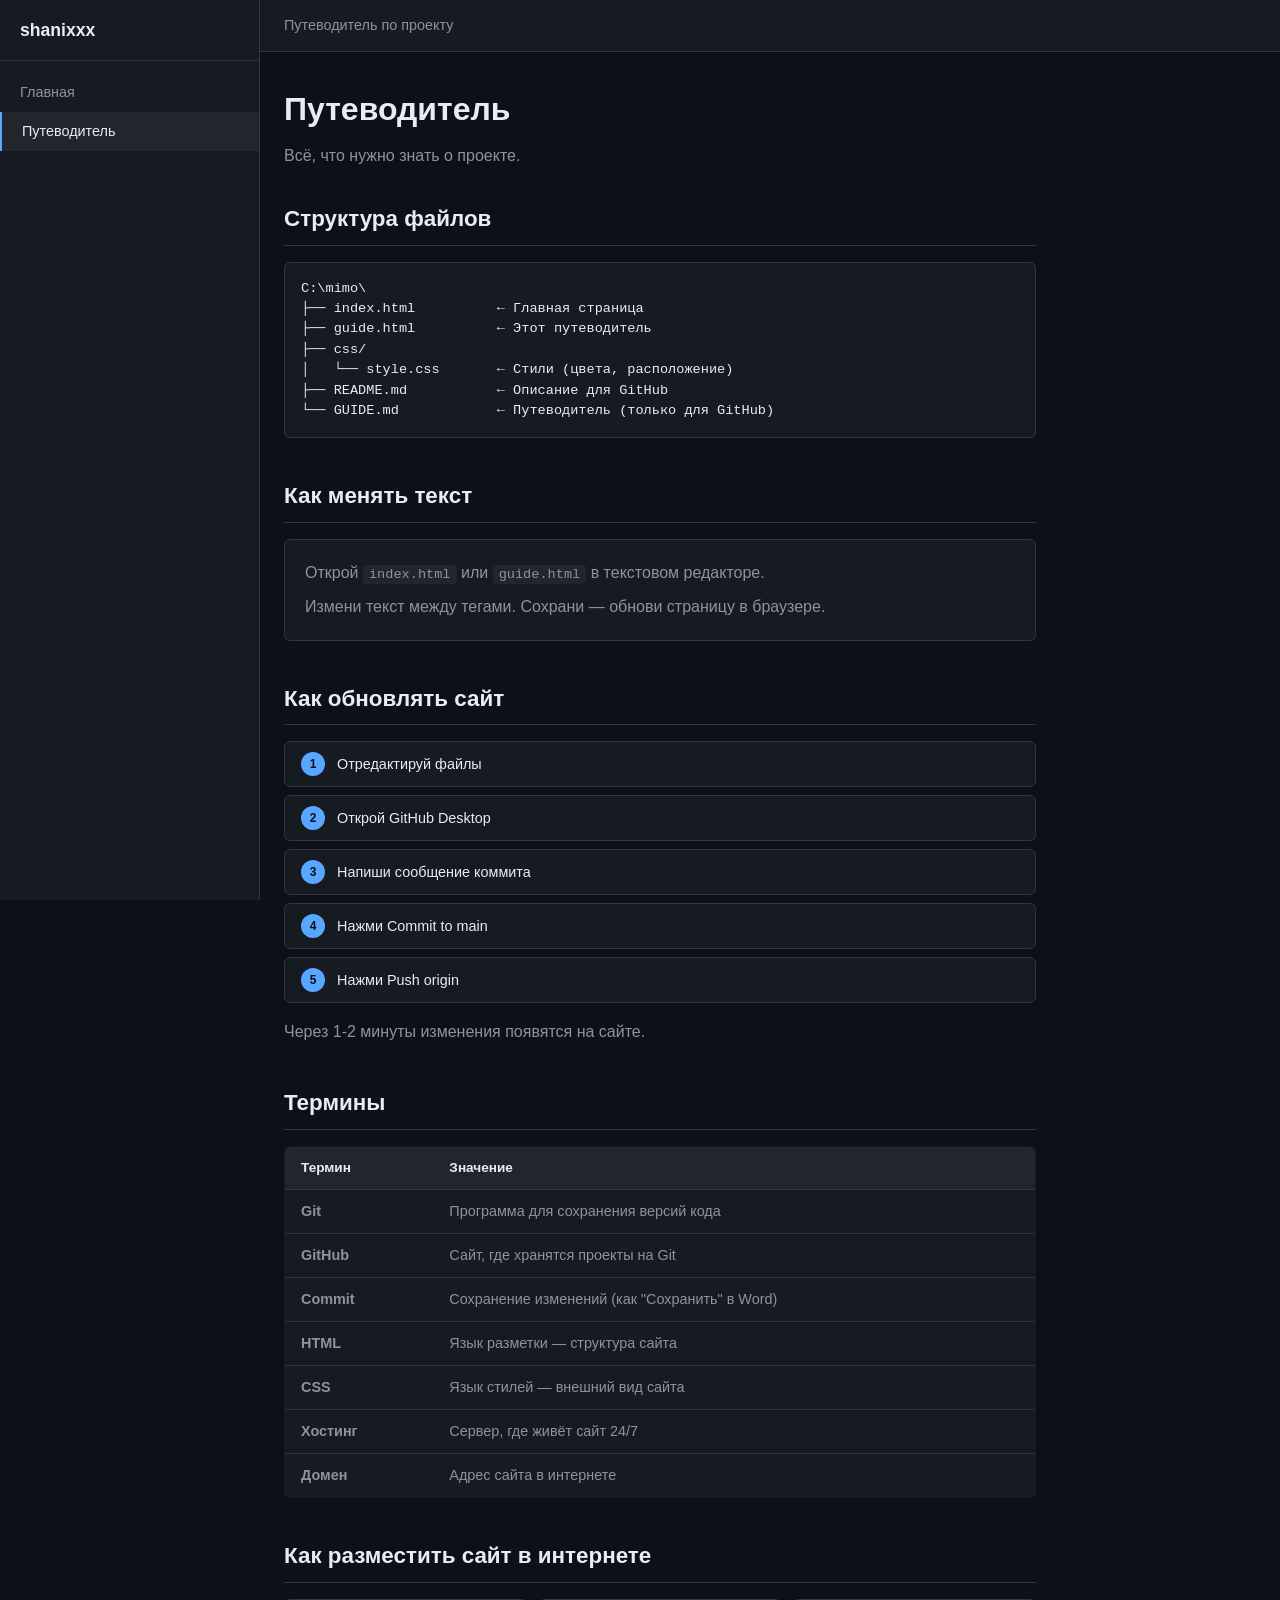
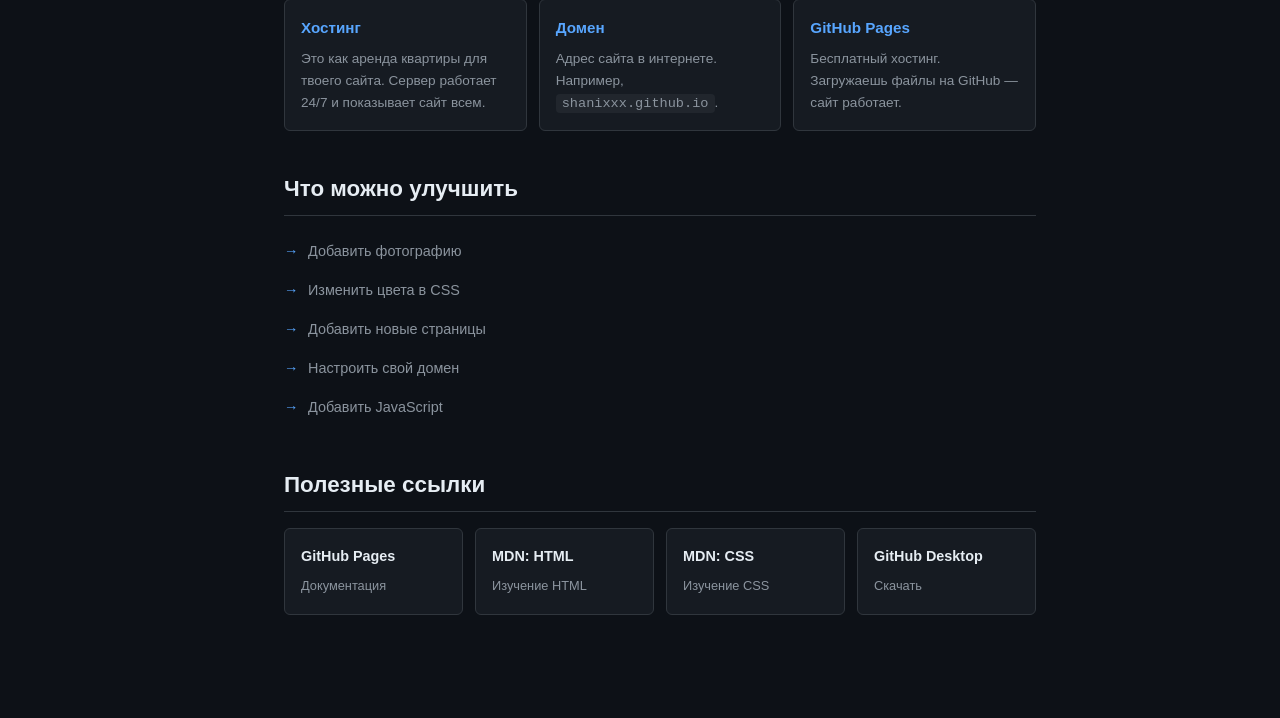
==== guide.html @ 615b1f5d "Redesign: sidebar layout, multi-page" ====
<!DOCTYPE html>
<html lang="ru">
<head>
    <meta charset="UTF-8">
    <meta name="viewport" content="width=device-width, initial-scale=1.0">
    <title>Путеводитель | shanixxx</title>
    <link rel="stylesheet" href="css/style.css">
</head>
<body>

    <div class="layout">
        <nav class="sidebar">
            <div class="sidebar__header">
                <span class="sidebar__logo">shanixxx</span>
            </div>
            <ul class="sidebar__nav">
                <li><a href="index.html">Главная</a></li>
                <li><a href="guide.html" class="active">Путеводитель</a></li>
            </ul>
        </nav>

        <main class="main">
            <header class="topbar">
                <span class="topbar__title">Путеводитель по проекту</span>
            </header>

            <div class="content">
                <h1>Путеводитель</h1>
                <p class="subtitle">Всё, что нужно знать о проекте.</p>

                <section id="structure" class="section-block">
                    <h2>Структура файлов</h2>
                    <pre><code>C:\mimo\
├── index.html          ← Главная страница
├── guide.html          ← Этот путеводитель
├── css/
│   └── style.css       ← Стили (цвета, расположение)
├── README.md           ← Описание для GitHub
└── GUIDE.md            ← Путеводитель (только для GitHub)</code></pre>
                </section>

                <section id="edit" class="section-block">
                    <h2>Как менять текст</h2>
                    <div class="info-card">
                        <p>Открой <code>index.html</code> или <code>guide.html</code> в текстовом редакторе.</p>
                        <p>Измени текст между тегами. Сохрани — обнови страницу в браузере.</p>
                    </div>
                </section>

                <section id="update" class="section-block">
                    <h2>Как обновлять сайт</h2>
                    <div class="steps">
                        <div class="step"><span class="step-num">1</span> Отредактируй файлы</div>
                        <div class="step"><span class="step-num">2</span> Открой GitHub Desktop</div>
                        <div class="step"><span class="step-num">3</span> Напиши сообщение коммита</div>
                        <div class="step"><span class="step-num">4</span> Нажми Commit to main</div>
                        <div class="step"><span class="step-num">5</span> Нажми Push origin</div>
                    </div>
                    <p>Через 1-2 минуты изменения появятся на сайте.</p>
                </section>

                <section id="terms" class="section-block">
                    <h2>Термины</h2>
                    <table class="terms-table">
                        <tr>
                            <th>Термин</th>
                            <th>Значение</th>
                        </tr>
                        <tr>
                            <td><strong>Git</strong></td>
                            <td>Программа для сохранения версий кода</td>
                        </tr>
                        <tr>
                            <td><strong>GitHub</strong></td>
                            <td>Сайт, где хранятся проекты на Git</td>
                        </tr>
                        <tr>
                            <td><strong>Commit</strong></td>
                            <td>Сохранение изменений (как "Сохранить" в Word)</td>
                        </tr>
                        <tr>
                            <td><strong>HTML</strong></td>
                            <td>Язык разметки — структура сайта</td>
                        </tr>
                        <tr>
                            <td><strong>CSS</strong></td>
                            <td>Язык стилей — внешний вид сайта</td>
                        </tr>
                        <tr>
                            <td><strong>Хостинг</strong></td>
                            <td>Сервер, где живёт сайт 24/7</td>
                        </tr>
                        <tr>
                            <td><strong>Домен</strong></td>
                            <td>Адрес сайта в интернете</td>
                        </tr>
                    </table>
                </section>

                <section id="deploy" class="section-block">
                    <h2>Как разместить сайт в интернете</h2>
                    <div class="concepts-grid">
                        <div class="concept-card">
                            <h3>Хостинг</h3>
                            <p>Это как аренда квартиры для твоего сайта. Сервер работает 24/7 и показывает сайт всем.</p>
                        </div>
                        <div class="concept-card">
                            <h3>Домен</h3>
                            <p>Адрес сайта в интернете. Например, <code>shanixxx.github.io</code>.</p>
                        </div>
                        <div class="concept-card">
                            <h3>GitHub Pages</h3>
                            <p>Бесплатный хостинг. Загружаешь файлы на GitHub — сайт работает.</p>
                        </div>
                    </div>
                </section>

                <section id="improve" class="section-block">
                    <h2>Что можно улучшить</h2>
                    <ul class="todo-list">
                        <li>Добавить фотографию</li>
                        <li>Изменить цвета в CSS</li>
                        <li>Добавить новые страницы</li>
                        <li>Настроить свой домен</li>
                        <li>Добавить JavaScript</li>
                    </ul>
                </section>

                <section class="section-block">
                    <h2>Полезные ссылки</h2>
                    <div class="links-grid">
                        <a href="https://docs.github.com/en/pages" target="_blank" class="link-card">
                            <strong>GitHub Pages</strong>
                            <span>Документация</span>
                        </a>
                        <a href="https://developer.mozilla.org/ru/docs/Learn/HTML" target="_blank" class="link-card">
                            <strong>MDN: HTML</strong>
                            <span>Изучение HTML</span>
                        </a>
                        <a href="https://developer.mozilla.org/ru/docs/Learn/CSS" target="_blank" class="link-card">
                            <strong>MDN: CSS</strong>
                            <span>Изучение CSS</span>
                        </a>
                        <a href="https://desktop.github.com" target="_blank" class="link-card">
                            <strong>GitHub Desktop</strong>
                            <span>Скачать</span>
                        </a>
                    </div>
                </section>
            </div>
        </main>
    </div>

</body>
</html>
---- css/style.css ----
* {
    margin: 0;
    padding: 0;
    box-sizing: border-box;
}

:root {
    --bg: #0d1117;
    --bg-secondary: #161b22;
    --bg-tertiary: #21262d;
    --border: #30363d;
    --text: #e6edf3;
    --text-muted: #8b949e;
    --accent: #58a6ff;
    --accent-hover: #79c0ff;
    --green: #3fb950;
    --sidebar-width: 260px;
    --topbar-height: 52px;
}

body {
    font-family: -apple-system, BlinkMacSystemFont, 'Segoe UI', Roboto, sans-serif;
    background: var(--bg);
    color: var(--text);
    line-height: 1.6;
}

/* Layout */
.layout {
    display: flex;
    min-height: 100vh;
}

/* Sidebar */
.sidebar {
    width: var(--sidebar-width);
    background: var(--bg-secondary);
    border-right: 1px solid var(--border);
    position: fixed;
    top: 0;
    left: 0;
    bottom: 0;
    overflow-y: auto;
}

.sidebar__header {
    padding: 16px 20px;
    border-bottom: 1px solid var(--border);
}

.sidebar__logo {
    font-weight: 600;
    font-size: 1.1rem;
    color: var(--text);
}

.sidebar__nav {
    list-style: none;
    padding: 12px 0;
}

.sidebar__nav li a {
    display: block;
    padding: 8px 20px;
    color: var(--text-muted);
    text-decoration: none;
    font-size: 0.9rem;
    transition: all 0.15s;
}

.sidebar__nav li a:hover {
    color: var(--text);
    background: var(--bg-tertiary);
}

.sidebar__nav li a.active {
    color: var(--text);
    background: var(--bg-tertiary);
    border-left: 2px solid var(--accent);
}

/* Main */
.main {
    flex: 1;
    margin-left: var(--sidebar-width);
    min-height: 100vh;
}

/* Topbar */
.topbar {
    height: var(--topbar-height);
    border-bottom: 1px solid var(--border);
    display: flex;
    align-items: center;
    padding: 0 24px;
    background: var(--bg-secondary);
    position: sticky;
    top: 0;
    z-index: 10;
}

.topbar__title {
    color: var(--text-muted);
    font-size: 0.9rem;
}

/* Content */
.content {
    max-width: 800px;
    padding: 32px 24px 64px;
}

.content h1 {
    font-size: 2rem;
    margin-bottom: 8px;
}

.subtitle {
    color: var(--text-muted);
    margin-bottom: 32px;
}

/* Cards */
.card-row {
    display: grid;
    grid-template-columns: repeat(auto-fit, minmax(200px, 1fr));
    gap: 16px;
    margin-bottom: 40px;
}

.card {
    display: block;
    padding: 20px;
    background: var(--bg-secondary);
    border: 1px solid var(--border);
    border-radius: 6px;
    text-decoration: none;
    color: var(--text);
    transition: border-color 0.15s;
}

.card:hover {
    border-color: var(--accent);
}

.card__icon {
    font-size: 1.5rem;
    margin-bottom: 8px;
}

.card h3 {
    font-size: 1rem;
    margin-bottom: 4px;
}

.card p {
    font-size: 0.85rem;
    color: var(--text-muted);
}

/* Sections */
.section-block {
    margin-bottom: 40px;
}

.section-block h2 {
    font-size: 1.4rem;
    margin-bottom: 16px;
    padding-bottom: 8px;
    border-bottom: 1px solid var(--border);
}

.section-block p {
    color: var(--text-muted);
    margin-bottom: 12px;
}

/* Tags */
.tags {
    display: flex;
    gap: 8px;
    flex-wrap: wrap;
}

.tag {
    display: inline-block;
    padding: 4px 12px;
    background: var(--bg-tertiary);
    border: 1px solid var(--border);
    border-radius: 20px;
    font-size: 0.8rem;
    color: var(--text-muted);
}

/* Status */
.status-card {
    display: flex;
    align-items: center;
    gap: 10px;
    padding: 10px 16px;
    background: var(--bg-secondary);
    border: 1px solid var(--border);
    border-radius: 6px;
    margin-bottom: 8px;
    font-size: 0.9rem;
}

.status-dot {
    width: 8px;
    height: 8px;
    border-radius: 50%;
    background: var(--text-muted);
}

.status-dot--active {
    background: var(--green);
}

/* Info card */
.info-card {
    background: var(--bg-secondary);
    border: 1px solid var(--border);
    border-radius: 6px;
    padding: 20px;
}

.info-card p {
    margin-bottom: 8px;
}

.info-card p:last-child {
    margin-bottom: 0;
}

.info-card code {
    background: var(--bg-tertiary);
    padding: 2px 6px;
    border-radius: 4px;
    font-size: 0.85rem;
}

/* Steps */
.steps {
    display: flex;
    flex-direction: column;
    gap: 8px;
    margin-bottom: 16px;
}

.step {
    display: flex;
    align-items: center;
    gap: 12px;
    padding: 10px 16px;
    background: var(--bg-secondary);
    border: 1px solid var(--border);
    border-radius: 6px;
    font-size: 0.9rem;
}

.step-num {
    display: flex;
    align-items: center;
    justify-content: center;
    width: 24px;
    height: 24px;
    background: var(--accent);
    color: var(--bg);
    border-radius: 50%;
    font-size: 0.75rem;
    font-weight: 600;
    flex-shrink: 0;
}

/* Pre / Code */
pre {
    background: var(--bg-secondary);
    border: 1px solid var(--border);
    border-radius: 6px;
    padding: 16px;
    overflow-x: auto;
    font-size: 0.85rem;
    line-height: 1.5;
}

pre code {
    background: none;
    padding: 0;
}

code {
    background: var(--bg-tertiary);
    padding: 2px 6px;
    border-radius: 4px;
    font-size: 0.85rem;
}

/* Terms table */
.terms-table {
    width: 100%;
    border-collapse: collapse;
    background: var(--bg-secondary);
    border: 1px solid var(--border);
    border-radius: 6px;
    overflow: hidden;
}

.terms-table th,
.terms-table td {
    padding: 10px 16px;
    text-align: left;
    border-bottom: 1px solid var(--border);
}

.terms-table th {
    background: var(--bg-tertiary);
    font-size: 0.85rem;
    font-weight: 600;
}

.terms-table td {
    font-size: 0.9rem;
    color: var(--text-muted);
}

.terms-table tr:last-child td {
    border-bottom: none;
}

/* Concepts grid */
.concepts-grid {
    display: grid;
    grid-template-columns: repeat(auto-fit, minmax(200px, 1fr));
    gap: 12px;
}

.concept-card {
    background: var(--bg-secondary);
    border: 1px solid var(--border);
    border-radius: 6px;
    padding: 16px;
}

.concept-card h3 {
    color: var(--accent);
    margin-bottom: 8px;
    font-size: 0.95rem;
}

.concept-card p {
    font-size: 0.85rem;
    margin: 0;
}

/* Todo list */
.todo-list {
    list-style: none;
    padding: 0;
}

.todo-list li {
    padding: 8px 0;
    padding-left: 24px;
    position: relative;
    color: var(--text-muted);
    font-size: 0.9rem;
}

.todo-list li::before {
    content: "→";
    position: absolute;
    left: 0;
    color: var(--accent);
}

/* Links grid */
.links-grid {
    display: grid;
    grid-template-columns: repeat(auto-fit, minmax(160px, 1fr));
    gap: 12px;
}

.link-card {
    display: block;
    padding: 16px;
    background: var(--bg-secondary);
    border: 1px solid var(--border);
    border-radius: 6px;
    text-decoration: none;
    color: var(--text);
    transition: border-color 0.15s;
}

.link-card:hover {
    border-color: var(--accent);
}

.link-card strong {
    display: block;
    margin-bottom: 4px;
    font-size: 0.9rem;
}

.link-card span {
    font-size: 0.8rem;
    color: var(--text-muted);
}

/* Mobile */
@media (max-width: 768px) {
    .sidebar {
        width: 100%;
        height: auto;
        position: relative;
        border-right: none;
        border-bottom: 1px solid var(--border);
    }

    .sidebar__nav {
        display: flex;
        padding: 0;
    }

    .sidebar__nav li a {
        padding: 12px 16px;
        border-left: none;
    }

    .sidebar__nav li a.active {
        border-left: none;
        border-bottom: 2px solid var(--accent);
    }

    .main {
        margin-left: 0;
    }

    .content {
        padding: 24px 16px 48px;
    }
}
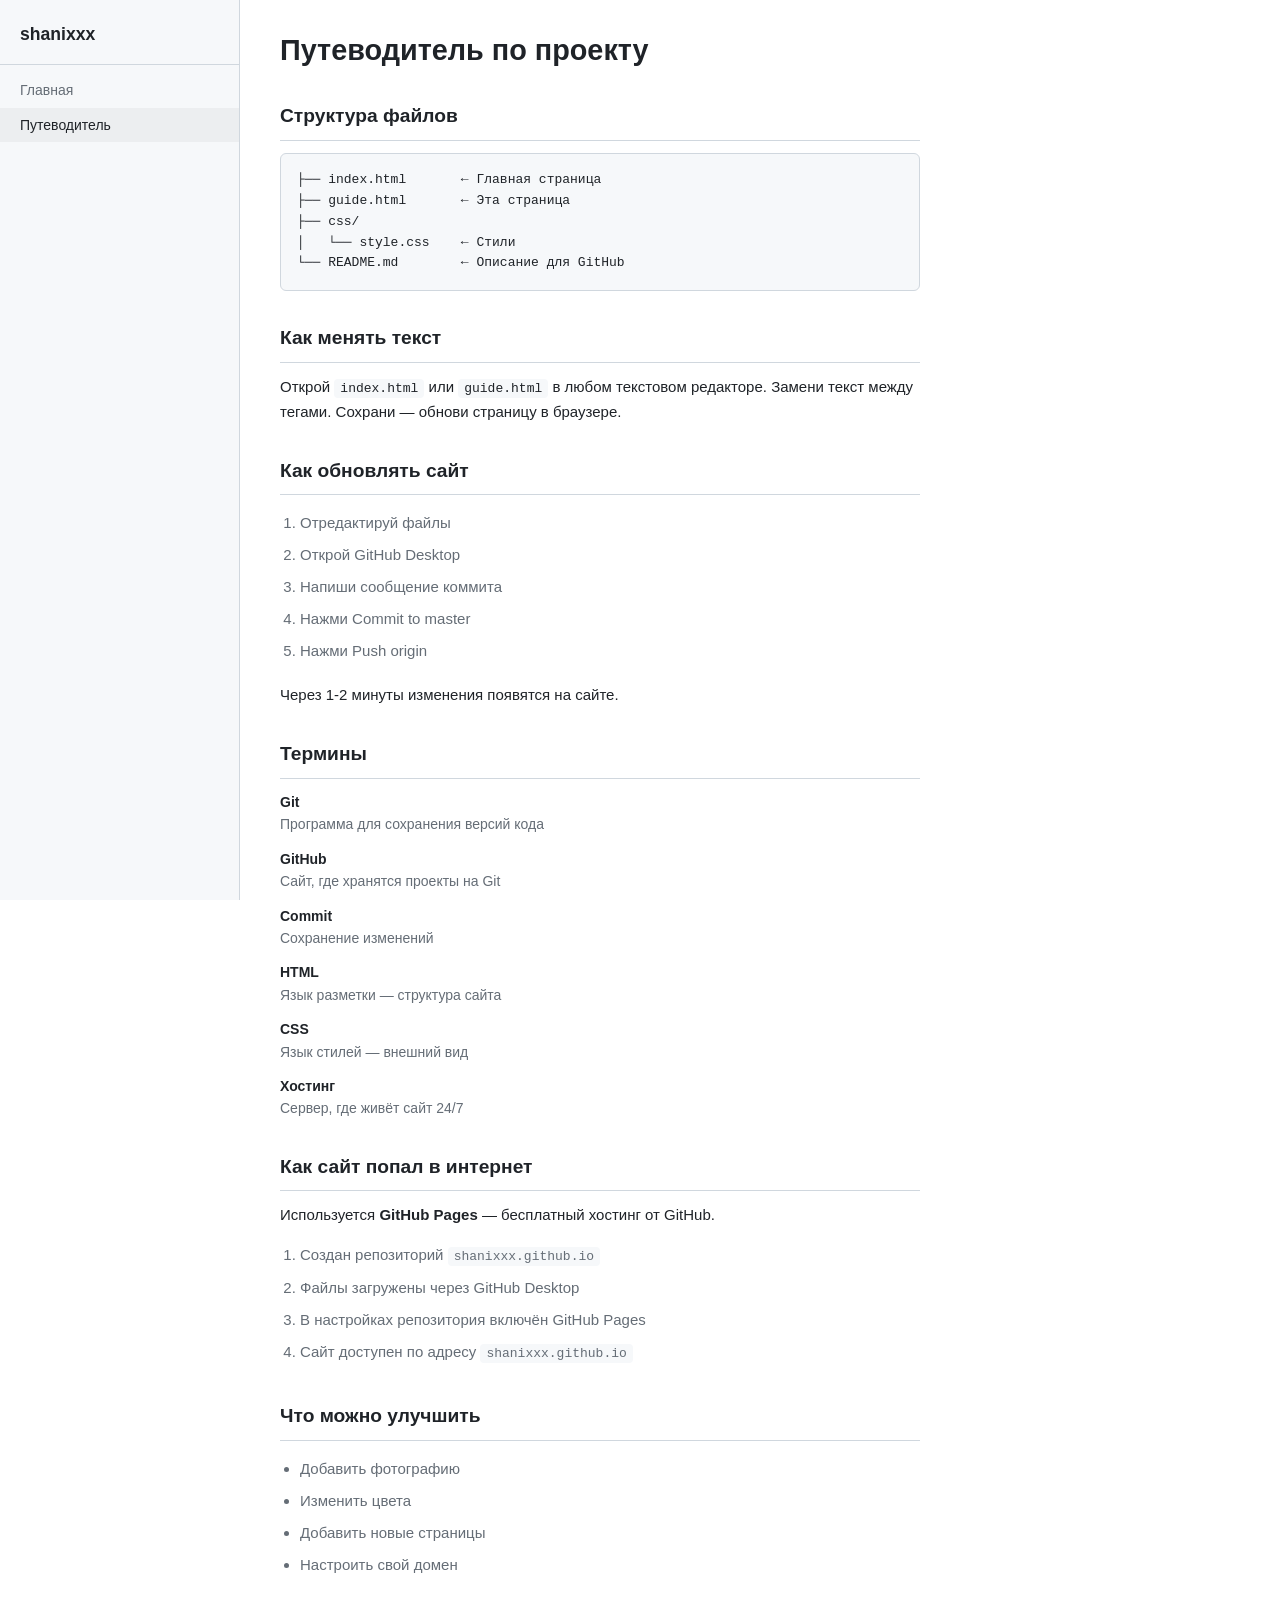
==== commit 0b17502b: "redesign" ====
--- a/guide.html
+++ b/guide.html
@@ -10,9 +10,7 @@
 
     <div class="layout">
         <nav class="sidebar">
-            <div class="sidebar__header">
-                <span class="sidebar__logo">shanixxx</span>
-            </div>
+            <div class="sidebar__logo">shanixxx</div>
             <ul class="sidebar__nav">
                 <li><a href="index.html">Главная</a></li>
                 <li><a href="guide.html" class="active">Путеводитель</a></li>
@@ -20,133 +18,61 @@
         </nav>
 
         <main class="main">
-            <header class="topbar">
-                <span class="topbar__title">Путеводитель по проекту</span>
-            </header>
+            <div class="content">
+                <h1>Путеводитель по проекту</h1>
 
-            <div class="content">
-                <h1>Путеводитель</h1>
-                <p class="subtitle">Всё, что нужно знать о проекте.</p>
+                <h2 id="structure">Структура файлов</h2>
+                <pre><code>├── index.html       ← Главная страница
+├── guide.html       ← Эта страница
+├── css/
+│   └── style.css    ← Стили
+└── README.md        ← Описание для GitHub</code></pre>
 
-                <section id="structure" class="section-block">
-                    <h2>Структура файлов</h2>
-                    <pre><code>C:\mimo\
-├── index.html          ← Главная страница
-├── guide.html          ← Этот путеводитель
-├── css/
-│   └── style.css       ← Стили (цвета, расположение)
-├── README.md           ← Описание для GitHub
-└── GUIDE.md            ← Путеводитель (только для GitHub)</code></pre>
-                </section>
+                <h2 id="edit">Как менять текст</h2>
+                <p>Открой <code>index.html</code> или <code>guide.html</code> в любом текстовом редакторе. Замени текст между тегами. Сохрани — обнови страницу в браузере.</p>
 
-                <section id="edit" class="section-block">
-                    <h2>Как менять текст</h2>
-                    <div class="info-card">
-                        <p>Открой <code>index.html</code> или <code>guide.html</code> в текстовом редакторе.</p>
-                        <p>Измени текст между тегами. Сохрани — обнови страницу в браузере.</p>
-                    </div>
-                </section>
+                <h2 id="update">Как обновлять сайт</h2>
+                <ol class="steps">
+                    <li>Отредактируй файлы</li>
+                    <li>Открой GitHub Desktop</li>
+                    <li>Напиши сообщение коммита</li>
+                    <li>Нажми Commit to master</li>
+                    <li>Нажми Push origin</li>
+                </ol>
+                <p>Через 1-2 минуты изменения появятся на сайте.</p>
 
-                <section id="update" class="section-block">
-                    <h2>Как обновлять сайт</h2>
-                    <div class="steps">
-                        <div class="step"><span class="step-num">1</span> Отредактируй файлы</div>
-                        <div class="step"><span class="step-num">2</span> Открой GitHub Desktop</div>
-                        <div class="step"><span class="step-num">3</span> Напиши сообщение коммита</div>
-                        <div class="step"><span class="step-num">4</span> Нажми Commit to main</div>
-                        <div class="step"><span class="step-num">5</span> Нажми Push origin</div>
-                    </div>
-                    <p>Через 1-2 минуты изменения появятся на сайте.</p>
-                </section>
+                <h2 id="terms">Термины</h2>
+                <dl class="terms">
+                    <dt>Git</dt>
+                    <dd>Программа для сохранения версий кода</dd>
+                    <dt>GitHub</dt>
+                    <dd>Сайт, где хранятся проекты на Git</dd>
+                    <dt>Commit</dt>
+                    <dd>Сохранение изменений</dd>
+                    <dt>HTML</dt>
+                    <dd>Язык разметки — структура сайта</dd>
+                    <dt>CSS</dt>
+                    <dd>Язык стилей — внешний вид</dd>
+                    <dt>Хостинг</dt>
+                    <dd>Сервер, где живёт сайт 24/7</dd>
+                </dl>
 
-                <section id="terms" class="section-block">
-                    <h2>Термины</h2>
-                    <table class="terms-table">
-                        <tr>
-                            <th>Термин</th>
-                            <th>Значение</th>
-                        </tr>
-                        <tr>
-                            <td><strong>Git</strong></td>
-                            <td>Программа для сохранения версий кода</td>
-                        </tr>
-                        <tr>
-                            <td><strong>GitHub</strong></td>
-                            <td>Сайт, где хранятся проекты на Git</td>
-                        </tr>
-                        <tr>
-                            <td><strong>Commit</strong></td>
-                            <td>Сохранение изменений (как "Сохранить" в Word)</td>
-                        </tr>
-                        <tr>
-                            <td><strong>HTML</strong></td>
-                            <td>Язык разметки — структура сайта</td>
-                        </tr>
-                        <tr>
-                            <td><strong>CSS</strong></td>
-                            <td>Язык стилей — внешний вид сайта</td>
-                        </tr>
-                        <tr>
-                            <td><strong>Хостинг</strong></td>
-                            <td>Сервер, где живёт сайт 24/7</td>
-                        </tr>
-                        <tr>
-                            <td><strong>Домен</strong></td>
-                            <td>Адрес сайта в интернете</td>
-                        </tr>
-                    </table>
-                </section>
+                <h2 id="deploy">Как сайт попал в интернет</h2>
+                <p>Используется <strong>GitHub Pages</strong> — бесплатный хостинг от GitHub.</p>
+                <ol class="steps">
+                    <li>Создан репозиторий <code>shanixxx.github.io</code></li>
+                    <li>Файлы загружены через GitHub Desktop</li>
+                    <li>В настройках репозитория включён GitHub Pages</li>
+                    <li>Сайт доступен по адресу <code>shanixxx.github.io</code></li>
+                </ol>
 
-                <section id="deploy" class="section-block">
-                    <h2>Как разместить сайт в интернете</h2>
-                    <div class="concepts-grid">
-                        <div class="concept-card">
-                            <h3>Хостинг</h3>
-                            <p>Это как аренда квартиры для твоего сайта. Сервер работает 24/7 и показывает сайт всем.</p>
-                        </div>
-                        <div class="concept-card">
-                            <h3>Домен</h3>
-                            <p>Адрес сайта в интернете. Например, <code>shanixxx.github.io</code>.</p>
-                        </div>
-                        <div class="concept-card">
-                            <h3>GitHub Pages</h3>
-                            <p>Бесплатный хостинг. Загружаешь файлы на GitHub — сайт работает.</p>
-                        </div>
-                    </div>
-                </section>
-
-                <section id="improve" class="section-block">
-                    <h2>Что можно улучшить</h2>
-                    <ul class="todo-list">
-                        <li>Добавить фотографию</li>
-                        <li>Изменить цвета в CSS</li>
-                        <li>Добавить новые страницы</li>
-                        <li>Настроить свой домен</li>
-                        <li>Добавить JavaScript</li>
-                    </ul>
-                </section>
-
-                <section class="section-block">
-                    <h2>Полезные ссылки</h2>
-                    <div class="links-grid">
-                        <a href="https://docs.github.com/en/pages" target="_blank" class="link-card">
-                            <strong>GitHub Pages</strong>
-                            <span>Документация</span>
-                        </a>
-                        <a href="https://developer.mozilla.org/ru/docs/Learn/HTML" target="_blank" class="link-card">
-                            <strong>MDN: HTML</strong>
-                            <span>Изучение HTML</span>
-                        </a>
-                        <a href="https://developer.mozilla.org/ru/docs/Learn/CSS" target="_blank" class="link-card">
-                            <strong>MDN: CSS</strong>
-                            <span>Изучение CSS</span>
-                        </a>
-                        <a href="https://desktop.github.com" target="_blank" class="link-card">
-                            <strong>GitHub Desktop</strong>
-                            <span>Скачать</span>
-                        </a>
-                    </div>
-                </section>
+                <h2 id="improve">Что можно улучшить</h2>
+                <ul class="simple-list">
+                    <li>Добавить фотографию</li>
+                    <li>Изменить цвета</li>
+                    <li>Добавить новые страницы</li>
+                    <li>Настроить свой домен</li>
+                </ul>
             </div>
         </main>
     </div>
--- a/css/style.css
+++ b/css/style.css
@@ -5,27 +5,23 @@
 }
 
 :root {
-    --bg: #0d1117;
-    --bg-secondary: #161b22;
-    --bg-tertiary: #21262d;
-    --border: #30363d;
-    --text: #e6edf3;
-    --text-muted: #8b949e;
-    --accent: #58a6ff;
-    --accent-hover: #79c0ff;
-    --green: #3fb950;
-    --sidebar-width: 260px;
-    --topbar-height: 52px;
+    --bg: #ffffff;
+    --bg-sidebar: #f6f8fa;
+    --border: #d0d7de;
+    --text: #1f2328;
+    --text-muted: #656d76;
+    --accent: #0969da;
+    --sidebar-width: 240px;
 }
 
 body {
-    font-family: -apple-system, BlinkMacSystemFont, 'Segoe UI', Roboto, sans-serif;
+    font-family: -apple-system, BlinkMacSystemFont, 'Segoe UI', sans-serif;
     background: var(--bg);
     color: var(--text);
     line-height: 1.6;
-}
-
-/* Layout */
+    font-size: 15px;
+}
+
 .layout {
     display: flex;
     min-height: 100vh;
@@ -34,104 +30,115 @@
 /* Sidebar */
 .sidebar {
     width: var(--sidebar-width);
-    background: var(--bg-secondary);
+    background: var(--bg-sidebar);
     border-right: 1px solid var(--border);
     position: fixed;
     top: 0;
     left: 0;
     bottom: 0;
-    overflow-y: auto;
-}
-
-.sidebar__header {
-    padding: 16px 20px;
+    padding: 20px 0;
+}
+
+.sidebar__logo {
+    padding: 0 20px 16px;
+    font-weight: 600;
+    font-size: 1.1rem;
     border-bottom: 1px solid var(--border);
-}
-
-.sidebar__logo {
-    font-weight: 600;
-    font-size: 1.1rem;
-    color: var(--text);
+    margin-bottom: 8px;
 }
 
 .sidebar__nav {
     list-style: none;
-    padding: 12px 0;
-}
-
-.sidebar__nav li a {
+}
+
+.sidebar__nav a {
     display: block;
-    padding: 8px 20px;
+    padding: 6px 20px;
     color: var(--text-muted);
     text-decoration: none;
-    font-size: 0.9rem;
-    transition: all 0.15s;
-}
-
-.sidebar__nav li a:hover {
-    color: var(--text);
-    background: var(--bg-tertiary);
-}
-
-.sidebar__nav li a.active {
-    color: var(--text);
-    background: var(--bg-tertiary);
-    border-left: 2px solid var(--accent);
+    font-size: 14px;
+}
+
+.sidebar__nav a:hover {
+    color: var(--text);
+}
+
+.sidebar__nav a.active {
+    color: var(--text);
+    font-weight: 500;
+    background: rgba(0, 0, 0, 0.04);
 }
 
 /* Main */
 .main {
     flex: 1;
     margin-left: var(--sidebar-width);
-    min-height: 100vh;
-}
-
-/* Topbar */
-.topbar {
-    height: var(--topbar-height);
+}
+
+.content {
+    max-width: 720px;
+    padding: 32px 40px 64px;
+}
+
+/* Typography */
+h1 {
+    font-size: 1.8rem;
+    font-weight: 600;
+    margin-bottom: 8px;
+    line-height: 1.3;
+}
+
+h2 {
+    font-size: 1.2rem;
+    font-weight: 600;
+    margin: 32px 0 12px;
+    padding-bottom: 8px;
     border-bottom: 1px solid var(--border);
-    display: flex;
-    align-items: center;
-    padding: 0 24px;
-    background: var(--bg-secondary);
-    position: sticky;
-    top: 0;
-    z-index: 10;
-}
-
-.topbar__title {
-    color: var(--text-muted);
-    font-size: 0.9rem;
-}
-
-/* Content */
-.content {
-    max-width: 800px;
-    padding: 32px 24px 64px;
-}
-
-.content h1 {
-    font-size: 2rem;
-    margin-bottom: 8px;
-}
-
-.subtitle {
-    color: var(--text-muted);
+}
+
+.lead {
+    color: var(--text-muted);
+    margin-bottom: 24px;
+    font-size: 16px;
+}
+
+p {
+    margin-bottom: 12px;
+}
+
+code {
+    background: var(--bg-sidebar);
+    padding: 2px 6px;
+    border-radius: 4px;
+    font-size: 13px;
+}
+
+pre {
+    background: var(--bg-sidebar);
+    border: 1px solid var(--border);
+    border-radius: 6px;
+    padding: 16px;
+    overflow-x: auto;
+    margin-bottom: 16px;
+    font-size: 13px;
+}
+
+pre code {
+    background: none;
+    padding: 0;
+}
+
+/* Cards */
+.grid-2 {
+    display: grid;
+    grid-template-columns: 1fr 1fr;
+    gap: 12px;
     margin-bottom: 32px;
-}
-
-/* Cards */
-.card-row {
-    display: grid;
-    grid-template-columns: repeat(auto-fit, minmax(200px, 1fr));
-    gap: 16px;
-    margin-bottom: 40px;
 }
 
 .card {
     display: block;
-    padding: 20px;
-    background: var(--bg-secondary);
+    padding: 16px;
     border: 1px solid var(--border);
     border-radius: 6px;
     text-decoration: none;
@@ -143,292 +150,90 @@
     border-color: var(--accent);
 }
 
-.card__icon {
-    font-size: 1.5rem;
-    margin-bottom: 8px;
-}
-
 .card h3 {
-    font-size: 1rem;
+    font-size: 14px;
+    font-weight: 600;
     margin-bottom: 4px;
+    color: var(--accent);
 }
 
 .card p {
-    font-size: 0.85rem;
-    color: var(--text-muted);
-}
-
-/* Sections */
-.section-block {
-    margin-bottom: 40px;
-}
-
-.section-block h2 {
-    font-size: 1.4rem;
-    margin-bottom: 16px;
-    padding-bottom: 8px;
-    border-bottom: 1px solid var(--border);
-}
-
-.section-block p {
-    color: var(--text-muted);
-    margin-bottom: 12px;
+    font-size: 13px;
+    color: var(--text-muted);
+    margin: 0;
 }
 
 /* Tags */
 .tags {
     display: flex;
     gap: 8px;
-    flex-wrap: wrap;
 }
 
 .tag {
-    display: inline-block;
-    padding: 4px 12px;
-    background: var(--bg-tertiary);
+    padding: 3px 10px;
+    background: var(--bg-sidebar);
     border: 1px solid var(--border);
-    border-radius: 20px;
-    font-size: 0.8rem;
-    color: var(--text-muted);
-}
-
-/* Status */
-.status-card {
-    display: flex;
-    align-items: center;
-    gap: 10px;
-    padding: 10px 16px;
-    background: var(--bg-secondary);
-    border: 1px solid var(--border);
-    border-radius: 6px;
-    margin-bottom: 8px;
-    font-size: 0.9rem;
-}
-
-.status-dot {
-    width: 8px;
-    height: 8px;
-    border-radius: 50%;
-    background: var(--text-muted);
-}
-
-.status-dot--active {
-    background: var(--green);
-}
-
-/* Info card */
-.info-card {
-    background: var(--bg-secondary);
-    border: 1px solid var(--border);
-    border-radius: 6px;
-    padding: 20px;
-}
-
-.info-card p {
-    margin-bottom: 8px;
-}
-
-.info-card p:last-child {
-    margin-bottom: 0;
-}
-
-.info-card code {
-    background: var(--bg-tertiary);
-    padding: 2px 6px;
-    border-radius: 4px;
-    font-size: 0.85rem;
+    border-radius: 12px;
+    font-size: 12px;
+    color: var(--text-muted);
 }
 
 /* Steps */
 .steps {
-    display: flex;
-    flex-direction: column;
-    gap: 8px;
+    padding-left: 20px;
     margin-bottom: 16px;
 }
 
-.step {
-    display: flex;
-    align-items: center;
-    gap: 12px;
-    padding: 10px 16px;
-    background: var(--bg-secondary);
-    border: 1px solid var(--border);
-    border-radius: 6px;
-    font-size: 0.9rem;
-}
-
-.step-num {
-    display: flex;
-    align-items: center;
-    justify-content: center;
-    width: 24px;
-    height: 24px;
-    background: var(--accent);
-    color: var(--bg);
-    border-radius: 50%;
-    font-size: 0.75rem;
-    font-weight: 600;
-    flex-shrink: 0;
-}
-
-/* Pre / Code */
-pre {
-    background: var(--bg-secondary);
-    border: 1px solid var(--border);
-    border-radius: 6px;
-    padding: 16px;
-    overflow-x: auto;
-    font-size: 0.85rem;
-    line-height: 1.5;
-}
-
-pre code {
-    background: none;
-    padding: 0;
-}
-
-code {
-    background: var(--bg-tertiary);
-    padding: 2px 6px;
-    border-radius: 4px;
-    font-size: 0.85rem;
-}
-
-/* Terms table */
-.terms-table {
-    width: 100%;
-    border-collapse: collapse;
-    background: var(--bg-secondary);
-    border: 1px solid var(--border);
-    border-radius: 6px;
-    overflow: hidden;
-}
-
-.terms-table th,
-.terms-table td {
-    padding: 10px 16px;
-    text-align: left;
-    border-bottom: 1px solid var(--border);
-}
-
-.terms-table th {
-    background: var(--bg-tertiary);
-    font-size: 0.85rem;
-    font-weight: 600;
-}
-
-.terms-table td {
-    font-size: 0.9rem;
-    color: var(--text-muted);
-}
-
-.terms-table tr:last-child td {
-    border-bottom: none;
-}
-
-/* Concepts grid */
-.concepts-grid {
-    display: grid;
-    grid-template-columns: repeat(auto-fit, minmax(200px, 1fr));
-    gap: 12px;
-}
-
-.concept-card {
-    background: var(--bg-secondary);
-    border: 1px solid var(--border);
-    border-radius: 6px;
-    padding: 16px;
-}
-
-.concept-card h3 {
-    color: var(--accent);
-    margin-bottom: 8px;
-    font-size: 0.95rem;
-}
-
-.concept-card p {
-    font-size: 0.85rem;
-    margin: 0;
-}
-
-/* Todo list */
-.todo-list {
-    list-style: none;
-    padding: 0;
-}
-
-.todo-list li {
-    padding: 8px 0;
-    padding-left: 24px;
-    position: relative;
-    color: var(--text-muted);
-    font-size: 0.9rem;
-}
-
-.todo-list li::before {
-    content: "→";
-    position: absolute;
-    left: 0;
-    color: var(--accent);
-}
-
-/* Links grid */
-.links-grid {
-    display: grid;
-    grid-template-columns: repeat(auto-fit, minmax(160px, 1fr));
-    gap: 12px;
-}
-
-.link-card {
-    display: block;
-    padding: 16px;
-    background: var(--bg-secondary);
-    border: 1px solid var(--border);
-    border-radius: 6px;
-    text-decoration: none;
-    color: var(--text);
-    transition: border-color 0.15s;
-}
-
-.link-card:hover {
-    border-color: var(--accent);
-}
-
-.link-card strong {
-    display: block;
-    margin-bottom: 4px;
-    font-size: 0.9rem;
-}
-
-.link-card span {
-    font-size: 0.8rem;
+.steps li {
+    padding: 4px 0;
+    color: var(--text-muted);
+}
+
+/* Terms */
+.terms dt {
+    font-weight: 600;
+    margin-top: 12px;
+    font-size: 14px;
+}
+
+.terms dd {
+    color: var(--text-muted);
+    margin-left: 0;
+    font-size: 14px;
+}
+
+/* Simple list */
+.simple-list {
+    padding-left: 20px;
+}
+
+.simple-list li {
+    padding: 4px 0;
     color: var(--text-muted);
 }
 
 /* Mobile */
 @media (max-width: 768px) {
     .sidebar {
+        position: relative;
         width: 100%;
-        height: auto;
-        position: relative;
         border-right: none;
         border-bottom: 1px solid var(--border);
     }
 
     .sidebar__nav {
         display: flex;
-        padding: 0;
-    }
-
-    .sidebar__nav li a {
-        padding: 12px 16px;
-        border-left: none;
-    }
-
-    .sidebar__nav li a.active {
-        border-left: none;
-        border-bottom: 2px solid var(--accent);
+        gap: 4px;
+        padding: 0 12px;
+    }
+
+    .sidebar__nav a {
+        padding: 8px 12px;
+    }
+
+    .sidebar__nav a.active {
+        background: var(--border);
+        border-radius: 6px;
     }
 
     .main {
@@ -436,6 +241,10 @@
     }
 
     .content {
-        padding: 24px 16px 48px;
-    }
-}
+        padding: 20px 16px 48px;
+    }
+
+    .grid-2 {
+        grid-template-columns: 1fr;
+    }
+}
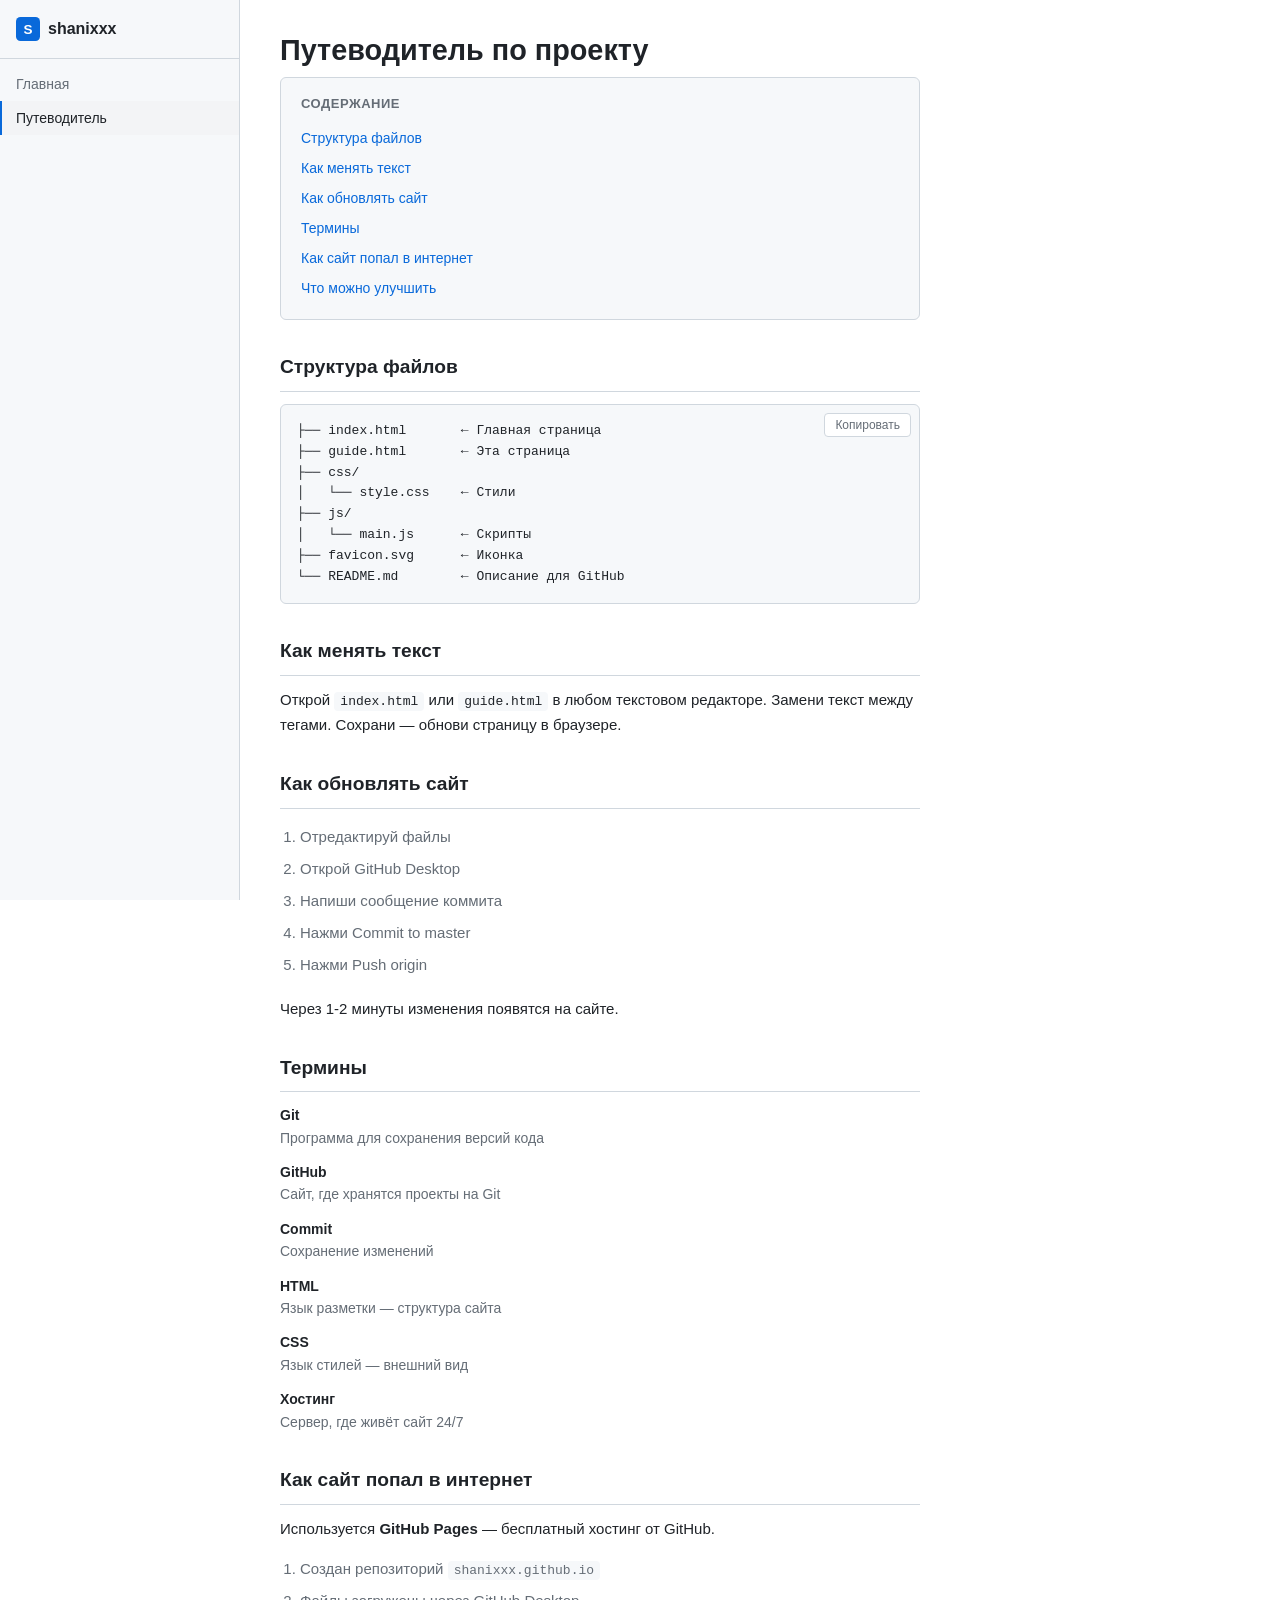
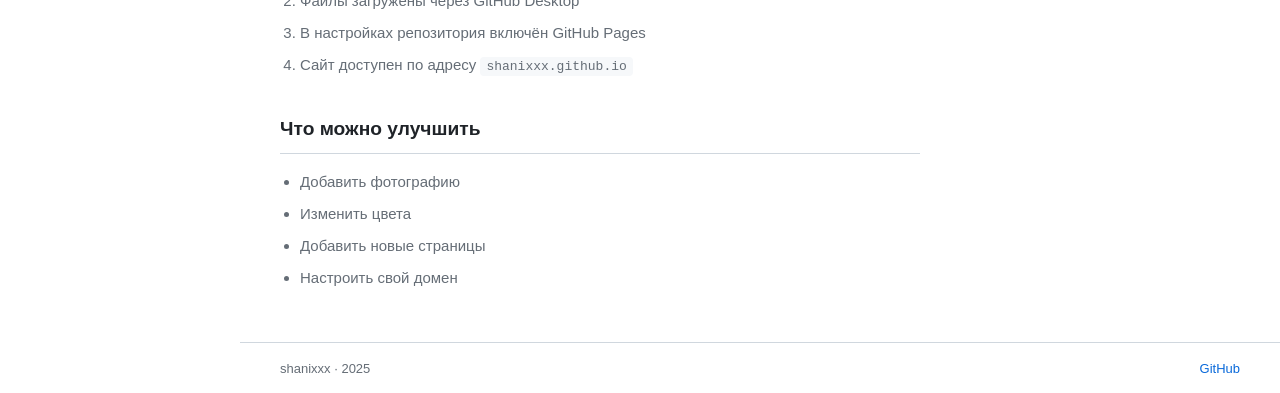
==== commit 2d5d89c4: "Add dark mode, footer, mobile menu, ToC, copy button" ====
--- a/guide.html
+++ b/guide.html
@@ -3,14 +3,27 @@
 <head>
     <meta charset="UTF-8">
     <meta name="viewport" content="width=device-width, initial-scale=1.0">
+    <meta name="description" content="Путеводитель по проекту shanixxx — структура, термины, обновление">
     <title>Путеводитель | shanixxx</title>
+    <link rel="icon" href="favicon.svg" type="image/svg+xml">
     <link rel="stylesheet" href="css/style.css">
 </head>
 <body>
 
     <div class="layout">
         <nav class="sidebar">
-            <div class="sidebar__logo">shanixxx</div>
+            <div class="sidebar__header">
+                <div class="sidebar__logo">
+                    <svg class="sidebar__icon" viewBox="0 0 32 32" width="24" height="24">
+                        <rect width="32" height="32" rx="6" fill="#0969da"/>
+                        <text x="16" y="22" text-anchor="middle" font-family="-apple-system, sans-serif" font-size="18" font-weight="600" fill="#fff">S</text>
+                    </svg>
+                    shanixxx
+                </div>
+                <button class="menu-btn" aria-label="Меню">
+                    <span></span><span></span><span></span>
+                </button>
+            </div>
             <ul class="sidebar__nav">
                 <li><a href="index.html">Главная</a></li>
                 <li><a href="guide.html" class="active">Путеводитель</a></li>
@@ -21,11 +34,26 @@
             <div class="content">
                 <h1>Путеводитель по проекту</h1>
 
+                <nav class="toc">
+                    <strong>Содержание</strong>
+                    <ul>
+                        <li><a href="#structure">Структура файлов</a></li>
+                        <li><a href="#edit">Как менять текст</a></li>
+                        <li><a href="#update">Как обновлять сайт</a></li>
+                        <li><a href="#terms">Термины</a></li>
+                        <li><a href="#deploy">Как сайт попал в интернет</a></li>
+                        <li><a href="#improve">Что можно улучшить</a></li>
+                    </ul>
+                </nav>
+
                 <h2 id="structure">Структура файлов</h2>
                 <pre><code>├── index.html       ← Главная страница
 ├── guide.html       ← Эта страница
 ├── css/
 │   └── style.css    ← Стили
+├── js/
+│   └── main.js      ← Скрипты
+├── favicon.svg      ← Иконка
 └── README.md        ← Описание для GitHub</code></pre>
 
                 <h2 id="edit">Как менять текст</h2>
@@ -74,8 +102,16 @@
                     <li>Настроить свой домен</li>
                 </ul>
             </div>
+
+            <footer class="footer">
+                <div class="footer__inner">
+                    <span>shanixxx · 2025</span>
+                    <a href="https://github.com/shanixxx" target="_blank" rel="noopener">GitHub</a>
+                </div>
+            </footer>
         </main>
     </div>
 
+    <script src="js/main.js"></script>
 </body>
 </html>
--- a/css/style.css
+++ b/css/style.css
@@ -4,14 +4,33 @@
     box-sizing: border-box;
 }
 
+html {
+    scroll-behavior: smooth;
+}
+
 :root {
     --bg: #ffffff;
     --bg-sidebar: #f6f8fa;
+    --bg-hover: #f3f4f6;
     --border: #d0d7de;
     --text: #1f2328;
     --text-muted: #656d76;
     --accent: #0969da;
+    --accent-subtle: #ddf4ff;
     --sidebar-width: 240px;
+}
+
+@media (prefers-color-scheme: dark) {
+    :root {
+        --bg: #0d1117;
+        --bg-sidebar: #161b22;
+        --bg-hover: #1c2129;
+        --border: #30363d;
+        --text: #e6edf3;
+        --text-muted: #8b949e;
+        --accent: #58a6ff;
+        --accent-subtle: #1a3a52;
+    }
 }
 
 body {
@@ -36,24 +55,37 @@
     top: 0;
     left: 0;
     bottom: 0;
-    padding: 20px 0;
+    z-index: 100;
+}
+
+.sidebar__header {
+    display: flex;
+    align-items: center;
+    justify-content: space-between;
+    padding: 16px 16px;
+    border-bottom: 1px solid var(--border);
 }
 
 .sidebar__logo {
-    padding: 0 20px 16px;
+    display: flex;
+    align-items: center;
+    gap: 8px;
     font-weight: 600;
-    font-size: 1.1rem;
-    border-bottom: 1px solid var(--border);
-    margin-bottom: 8px;
+    font-size: 1rem;
+}
+
+.sidebar__icon {
+    flex-shrink: 0;
 }
 
 .sidebar__nav {
     list-style: none;
+    padding: 8px 0;
 }
 
 .sidebar__nav a {
     display: block;
-    padding: 6px 20px;
+    padding: 6px 16px;
     color: var(--text-muted);
     text-decoration: none;
     font-size: 14px;
@@ -61,23 +93,49 @@
 
 .sidebar__nav a:hover {
     color: var(--text);
+    background: var(--bg-hover);
 }
 
 .sidebar__nav a.active {
     color: var(--text);
     font-weight: 500;
-    background: rgba(0, 0, 0, 0.04);
+    background: var(--bg-hover);
+    border-left: 2px solid var(--accent);
+    padding-left: 14px;
+}
+
+/* Mobile menu button */
+.menu-btn {
+    display: none;
+    flex-direction: column;
+    gap: 4px;
+    background: none;
+    border: none;
+    cursor: pointer;
+    padding: 4px;
+}
+
+.menu-btn span {
+    display: block;
+    width: 18px;
+    height: 2px;
+    background: var(--text);
+    border-radius: 1px;
 }
 
 /* Main */
 .main {
     flex: 1;
     margin-left: var(--sidebar-width);
+    display: flex;
+    flex-direction: column;
+    min-height: 100vh;
 }
 
 .content {
     max-width: 720px;
-    padding: 32px 40px 64px;
+    padding: 32px 40px 48px;
+    flex: 1;
 }
 
 /* Typography */
@@ -170,12 +228,48 @@
 }
 
 .tag {
-    padding: 3px 10px;
+    padding: 4px 12px;
+    background: var(--accent-subtle);
+    color: var(--accent);
+    border-radius: 12px;
+    font-size: 12px;
+    font-weight: 500;
+}
+
+/* Table of Contents */
+.toc {
     background: var(--bg-sidebar);
     border: 1px solid var(--border);
-    border-radius: 12px;
-    font-size: 12px;
-    color: var(--text-muted);
+    border-radius: 6px;
+    padding: 16px 20px;
+    margin-bottom: 32px;
+}
+
+.toc strong {
+    display: block;
+    font-size: 13px;
+    text-transform: uppercase;
+    letter-spacing: 0.5px;
+    color: var(--text-muted);
+    margin-bottom: 8px;
+}
+
+.toc ul {
+    list-style: none;
+}
+
+.toc li {
+    padding: 3px 0;
+}
+
+.toc a {
+    color: var(--accent);
+    text-decoration: none;
+    font-size: 14px;
+}
+
+.toc a:hover {
+    text-decoration: underline;
 }
 
 /* Steps */
@@ -212,28 +306,107 @@
     color: var(--text-muted);
 }
 
+/* Footer */
+.footer {
+    border-top: 1px solid var(--border);
+    padding: 16px 40px;
+}
+
+.footer__inner {
+    display: flex;
+    justify-content: space-between;
+    align-items: center;
+    font-size: 13px;
+    color: var(--text-muted);
+}
+
+.footer a {
+    color: var(--accent);
+    text-decoration: none;
+}
+
+.footer a:hover {
+    text-decoration: underline;
+}
+
+/* Copy button */
+.copy-btn {
+    position: absolute;
+    top: 8px;
+    right: 8px;
+    background: var(--bg);
+    border: 1px solid var(--border);
+    border-radius: 4px;
+    padding: 4px 10px;
+    font-size: 12px;
+    color: var(--text-muted);
+    cursor: pointer;
+    transition: all 0.15s;
+}
+
+.copy-btn:hover {
+    color: var(--text);
+    border-color: var(--text-muted);
+}
+
+/* Scroll to top */
+.scroll-top {
+    position: fixed;
+    bottom: 24px;
+    right: 24px;
+    width: 40px;
+    height: 40px;
+    border-radius: 50%;
+    background: var(--accent);
+    color: #fff;
+    border: none;
+    font-size: 18px;
+    cursor: pointer;
+    opacity: 0;
+    visibility: hidden;
+    transition: opacity 0.2s, visibility 0.2s;
+    z-index: 50;
+    display: flex;
+    align-items: center;
+    justify-content: center;
+}
+
+.scroll-top--visible {
+    opacity: 1;
+    visibility: visible;
+}
+
+.scroll-top:hover {
+    opacity: 0.85;
+}
+
 /* Mobile */
 @media (max-width: 768px) {
+    .menu-btn {
+        display: flex;
+    }
+
     .sidebar {
-        position: relative;
-        width: 100%;
-        border-right: none;
-        border-bottom: 1px solid var(--border);
+        transform: translateX(-100%);
+        transition: transform 0.2s;
+    }
+
+    .sidebar--open {
+        transform: translateX(0);
     }
 
     .sidebar__nav {
-        display: flex;
-        gap: 4px;
-        padding: 0 12px;
+        padding: 8px 0;
     }
 
     .sidebar__nav a {
-        padding: 8px 12px;
+        padding: 10px 16px;
     }
 
     .sidebar__nav a.active {
-        background: var(--border);
-        border-radius: 6px;
+        border-left: none;
+        border-bottom: 2px solid var(--accent);
+        padding-left: 16px;
     }
 
     .main {
@@ -241,10 +414,14 @@
     }
 
     .content {
-        padding: 20px 16px 48px;
+        padding: 24px 16px 48px;
     }
 
     .grid-2 {
         grid-template-columns: 1fr;
     }
-}
+
+    .footer {
+        padding: 16px;
+    }
+}
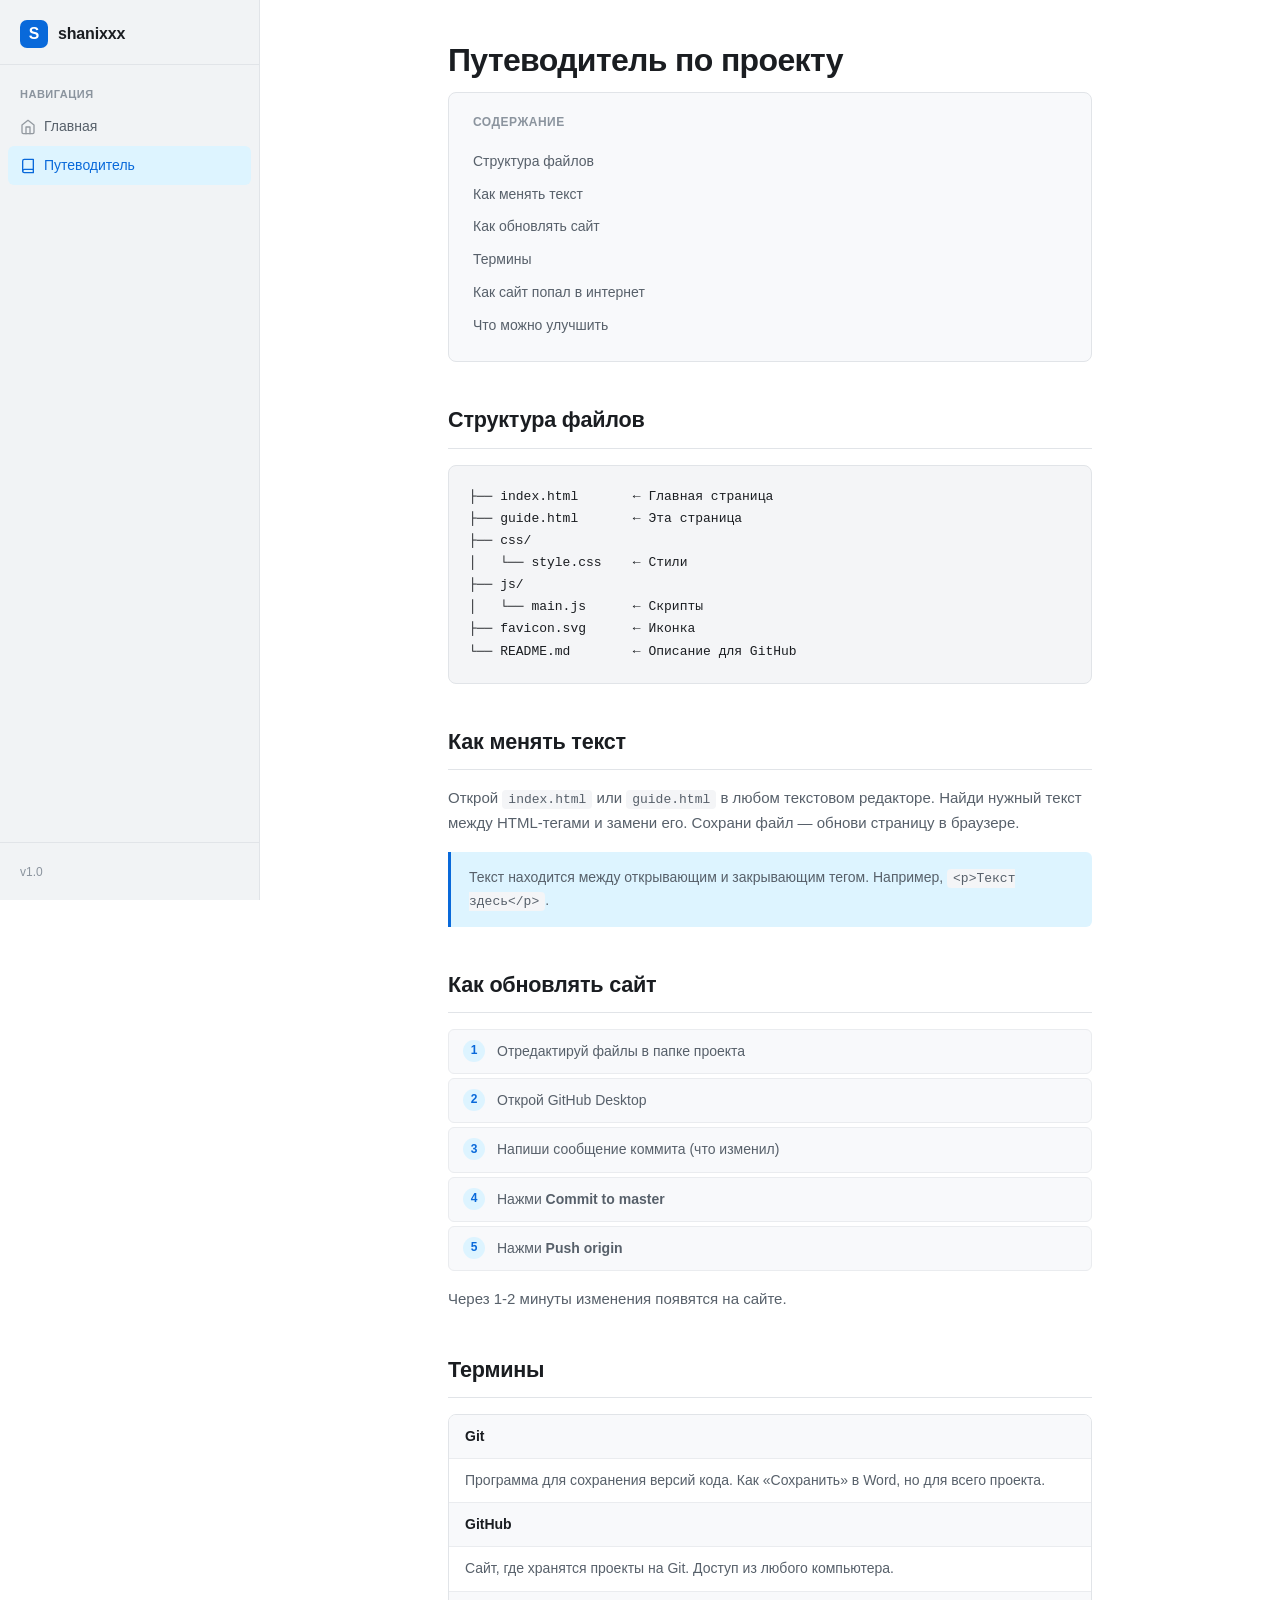
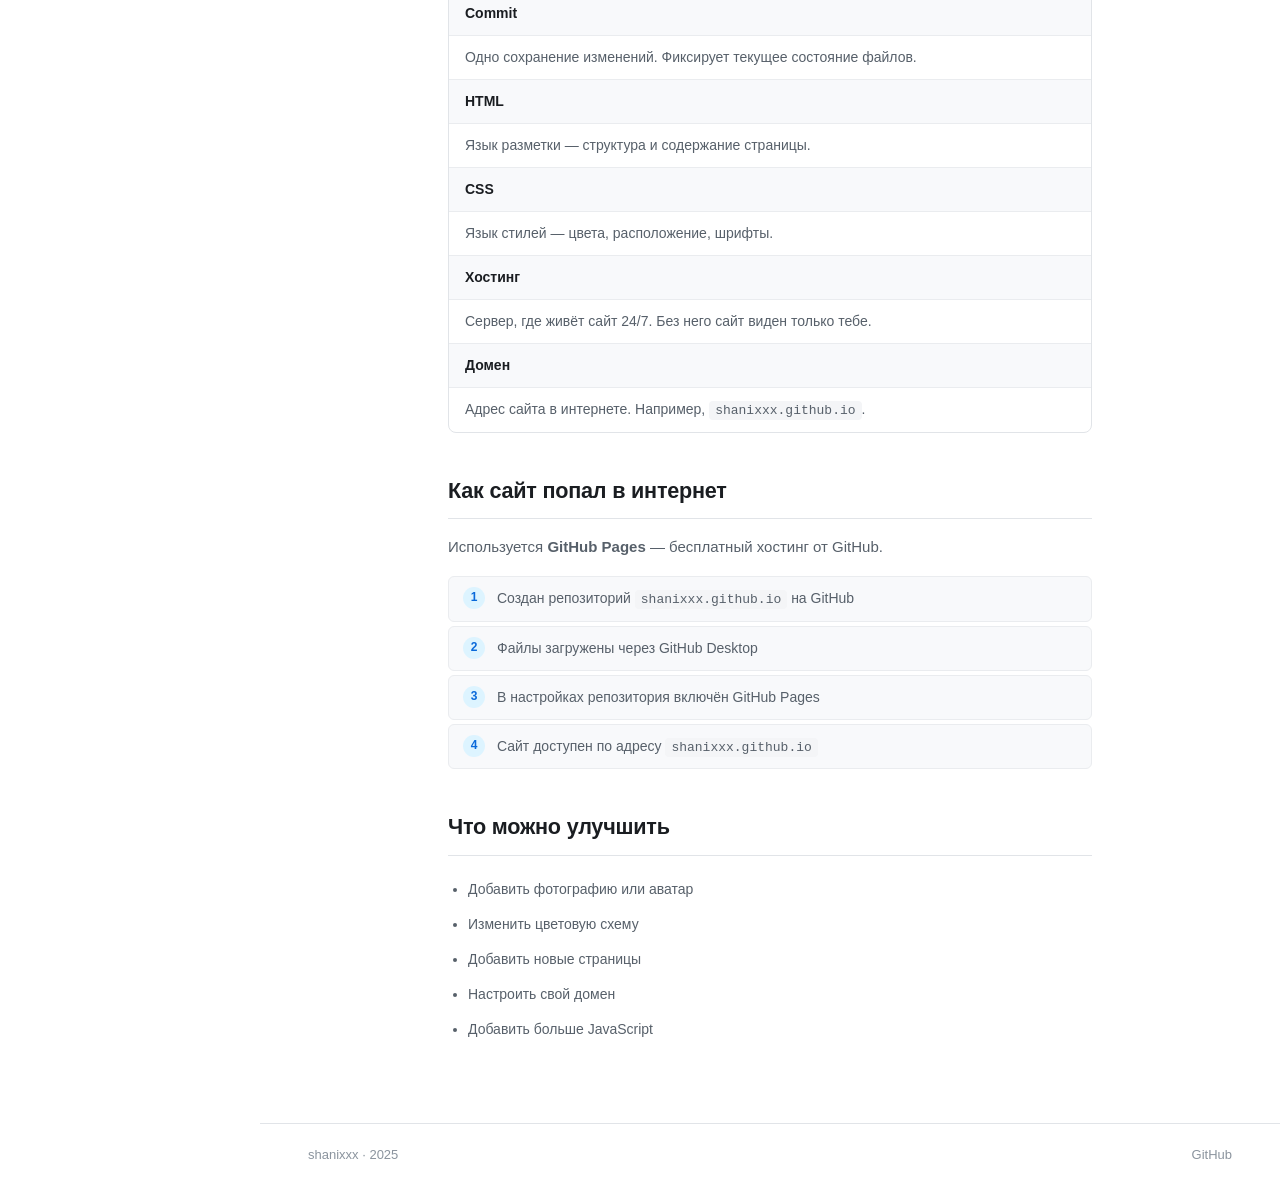
==== commit 434ba21e: "Redesign: professional documentation layout" ====
--- a/guide.html
+++ b/guide.html
@@ -10,32 +10,63 @@
 </head>
 <body>
 
+    <div class="sidebar-overlay"></div>
+
     <div class="layout">
         <nav class="sidebar">
             <div class="sidebar__header">
                 <div class="sidebar__logo">
-                    <svg class="sidebar__icon" viewBox="0 0 32 32" width="24" height="24">
-                        <rect width="32" height="32" rx="6" fill="#0969da"/>
-                        <text x="16" y="22" text-anchor="middle" font-family="-apple-system, sans-serif" font-size="18" font-weight="600" fill="#fff">S</text>
+                    <svg class="sidebar__icon" viewBox="0 0 32 32" width="28" height="28">
+                        <rect width="32" height="32" rx="8" fill="#0969da"/>
+                        <text x="16" y="22" text-anchor="middle" font-family="-apple-system, sans-serif" font-size="18" font-weight="700" fill="#fff">S</text>
                     </svg>
                     shanixxx
                 </div>
                 <button class="menu-btn" aria-label="Меню">
-                    <span></span><span></span><span></span>
+                    <svg viewBox="0 0 24 24" fill="none" stroke="currentColor" stroke-width="2" stroke-linecap="round">
+                        <line x1="3" y1="6" x2="21" y2="6"/>
+                        <line x1="3" y1="12" x2="21" y2="12"/>
+                        <line x1="3" y1="18" x2="21" y2="18"/>
+                    </svg>
                 </button>
             </div>
             <ul class="sidebar__nav">
-                <li><a href="index.html">Главная</a></li>
-                <li><a href="guide.html" class="active">Путеводитель</a></li>
+                <span class="sidebar__nav-label">Навигация</span>
+                <li>
+                    <a href="index.html">
+                        <svg class="sidebar__nav-icon" viewBox="0 0 24 24" fill="none" stroke="currentColor" stroke-width="2" stroke-linecap="round" stroke-linejoin="round"><path d="M3 9l9-7 9 7v11a2 2 0 0 1-2 2H5a2 2 0 0 1-2-2z"/><polyline points="9 22 9 12 15 12 15 22"/></svg>
+                        Главная
+                    </a>
+                </li>
+                <li>
+                    <a href="guide.html" class="active">
+                        <svg class="sidebar__nav-icon" viewBox="0 0 24 24" fill="none" stroke="currentColor" stroke-width="2" stroke-linecap="round" stroke-linejoin="round"><path d="M4 19.5A2.5 2.5 0 0 1 6.5 17H20"/><path d="M6.5 2H20v20H6.5A2.5 2.5 0 0 1 4 19.5v-15A2.5 2.5 0 0 1 6.5 2z"/></svg>
+                        Путеводитель
+                    </a>
+                </li>
             </ul>
+            <div class="sidebar__footer">
+                <span class="sidebar__version">v1.0</span>
+            </div>
         </nav>
 
         <main class="main">
+            <div class="topbar">
+                <button class="menu-btn" aria-label="Меню">
+                    <svg viewBox="0 0 24 24" fill="none" stroke="currentColor" stroke-width="2" stroke-linecap="round">
+                        <line x1="3" y1="6" x2="21" y2="6"/>
+                        <line x1="3" y1="12" x2="21" y2="12"/>
+                        <line x1="3" y1="18" x2="21" y2="18"/>
+                    </svg>
+                </button>
+                <span class="topbar__title">Путеводитель</span>
+            </div>
+
             <div class="content">
                 <h1>Путеводитель по проекту</h1>
 
                 <nav class="toc">
-                    <strong>Содержание</strong>
+                    <span class="toc__title">Содержание</span>
                     <ul>
                         <li><a href="#structure">Структура файлов</a></li>
                         <li><a href="#edit">Как менять текст</a></li>
@@ -57,38 +88,43 @@
 └── README.md        ← Описание для GitHub</code></pre>
 
                 <h2 id="edit">Как менять текст</h2>
-                <p>Открой <code>index.html</code> или <code>guide.html</code> в любом текстовом редакторе. Замени текст между тегами. Сохрани — обнови страницу в браузере.</p>
+                <p>Открой <code>index.html</code> или <code>guide.html</code> в любом текстовом редакторе. Найди нужный текст между HTML-тегами и замени его. Сохрани файл — обнови страницу в браузере.</p>
+                <div class="info-box">
+                    Текст находится между открывающим и закрывающим тегом. Например, <code>&lt;p&gt;Текст здесь&lt;/p&gt;</code>.
+                </div>
 
                 <h2 id="update">Как обновлять сайт</h2>
                 <ol class="steps">
-                    <li>Отредактируй файлы</li>
+                    <li>Отредактируй файлы в папке проекта</li>
                     <li>Открой GitHub Desktop</li>
-                    <li>Напиши сообщение коммита</li>
-                    <li>Нажми Commit to master</li>
-                    <li>Нажми Push origin</li>
+                    <li>Напиши сообщение коммита (что изменил)</li>
+                    <li>Нажми <strong>Commit to master</strong></li>
+                    <li>Нажми <strong>Push origin</strong></li>
                 </ol>
                 <p>Через 1-2 минуты изменения появятся на сайте.</p>
 
                 <h2 id="terms">Термины</h2>
                 <dl class="terms">
                     <dt>Git</dt>
-                    <dd>Программа для сохранения версий кода</dd>
+                    <dd>Программа для сохранения версий кода. Как «Сохранить» в Word, но для всего проекта.</dd>
                     <dt>GitHub</dt>
-                    <dd>Сайт, где хранятся проекты на Git</dd>
+                    <dd>Сайт, где хранятся проекты на Git. Доступ из любого компьютера.</dd>
                     <dt>Commit</dt>
-                    <dd>Сохранение изменений</dd>
+                    <dd>Одно сохранение изменений. Фиксирует текущее состояние файлов.</dd>
                     <dt>HTML</dt>
-                    <dd>Язык разметки — структура сайта</dd>
+                    <dd>Язык разметки — структура и содержание страницы.</dd>
                     <dt>CSS</dt>
-                    <dd>Язык стилей — внешний вид</dd>
+                    <dd>Язык стилей — цвета, расположение, шрифты.</dd>
                     <dt>Хостинг</dt>
-                    <dd>Сервер, где живёт сайт 24/7</dd>
+                    <dd>Сервер, где живёт сайт 24/7. Без него сайт виден только тебе.</dd>
+                    <dt>Домен</dt>
+                    <dd>Адрес сайта в интернете. Например, <code>shanixxx.github.io</code>.</dd>
                 </dl>
 
                 <h2 id="deploy">Как сайт попал в интернет</h2>
                 <p>Используется <strong>GitHub Pages</strong> — бесплатный хостинг от GitHub.</p>
                 <ol class="steps">
-                    <li>Создан репозиторий <code>shanixxx.github.io</code></li>
+                    <li>Создан репозиторий <code>shanixxx.github.io</code> на GitHub</li>
                     <li>Файлы загружены через GitHub Desktop</li>
                     <li>В настройках репозитория включён GitHub Pages</li>
                     <li>Сайт доступен по адресу <code>shanixxx.github.io</code></li>
@@ -96,17 +132,18 @@
 
                 <h2 id="improve">Что можно улучшить</h2>
                 <ul class="simple-list">
-                    <li>Добавить фотографию</li>
-                    <li>Изменить цвета</li>
+                    <li>Добавить фотографию или аватар</li>
+                    <li>Изменить цветовую схему</li>
                     <li>Добавить новые страницы</li>
                     <li>Настроить свой домен</li>
+                    <li>Добавить больше JavaScript</li>
                 </ul>
             </div>
 
             <footer class="footer">
                 <div class="footer__inner">
                     <span>shanixxx · 2025</span>
-                    <a href="https://github.com/shanixxx" target="_blank" rel="noopener">GitHub</a>
+                    <a href="https://github.com/shanixxx" target="_blank" rel="noopener noreferrer">GitHub</a>
                 </div>
             </footer>
         </main>
--- a/css/style.css
+++ b/css/style.css
@@ -6,41 +6,61 @@
 
 html {
     scroll-behavior: smooth;
+    scroll-padding-top: 20px;
 }
 
 :root {
     --bg: #ffffff;
-    --bg-sidebar: #f6f8fa;
-    --bg-hover: #f3f4f6;
-    --border: #d0d7de;
-    --text: #1f2328;
-    --text-muted: #656d76;
+    --bg-secondary: #f8f9fb;
+    --bg-sidebar: #f1f3f5;
+    --bg-code: #f4f5f7;
+    --border: #e1e4e8;
+    --border-light: #eaecef;
+    --text: #1a1d21;
+    --text-secondary: #57606a;
+    --text-muted: #8b949e;
     --accent: #0969da;
+    --accent-hover: #0550ae;
     --accent-subtle: #ddf4ff;
-    --sidebar-width: 240px;
+    --success: #1a7f37;
+    --sidebar-width: 260px;
+    --content-max: 740px;
+    --radius: 8px;
+    --radius-sm: 6px;
+    --shadow-sm: 0 1px 2px rgba(0,0,0,0.04);
+    --shadow-md: 0 4px 12px rgba(0,0,0,0.06);
 }
 
 @media (prefers-color-scheme: dark) {
     :root {
         --bg: #0d1117;
+        --bg-secondary: #161b22;
         --bg-sidebar: #161b22;
-        --bg-hover: #1c2129;
+        --bg-code: #1c2129;
         --border: #30363d;
+        --border-light: #21262d;
         --text: #e6edf3;
-        --text-muted: #8b949e;
+        --text-secondary: #b1bac4;
+        --text-muted: #768390;
         --accent: #58a6ff;
+        --accent-hover: #79c0ff;
         --accent-subtle: #1a3a52;
+        --success: #3fb950;
+        --shadow-sm: 0 1px 2px rgba(0,0,0,0.2);
+        --shadow-md: 0 4px 12px rgba(0,0,0,0.3);
     }
 }
 
 body {
-    font-family: -apple-system, BlinkMacSystemFont, 'Segoe UI', sans-serif;
+    font-family: -apple-system, BlinkMacSystemFont, 'Segoe UI', 'Noto Sans', Helvetica, Arial, sans-serif;
     background: var(--bg);
     color: var(--text);
-    line-height: 1.6;
+    line-height: 1.65;
     font-size: 15px;
-}
-
+    -webkit-font-smoothing: antialiased;
+}
+
+/* Layout */
 .layout {
     display: flex;
     min-height: 100vh;
@@ -55,23 +75,28 @@
     top: 0;
     left: 0;
     bottom: 0;
-    z-index: 100;
+    z-index: 200;
+    display: flex;
+    flex-direction: column;
+    overflow-y: auto;
 }
 
 .sidebar__header {
     display: flex;
     align-items: center;
     justify-content: space-between;
-    padding: 16px 16px;
+    padding: 20px 20px 16px;
     border-bottom: 1px solid var(--border);
+    flex-shrink: 0;
 }
 
 .sidebar__logo {
     display: flex;
     align-items: center;
-    gap: 8px;
-    font-weight: 600;
+    gap: 10px;
+    font-weight: 700;
     font-size: 1rem;
+    letter-spacing: -0.01em;
 }
 
 .sidebar__icon {
@@ -80,47 +105,121 @@
 
 .sidebar__nav {
     list-style: none;
-    padding: 8px 0;
+    padding: 12px 8px;
+    flex: 1;
+}
+
+.sidebar__nav-label {
+    display: block;
+    padding: 8px 12px 4px;
+    font-size: 11px;
+    font-weight: 600;
+    text-transform: uppercase;
+    letter-spacing: 0.5px;
+    color: var(--text-muted);
 }
 
 .sidebar__nav a {
-    display: block;
-    padding: 6px 16px;
-    color: var(--text-muted);
+    display: flex;
+    align-items: center;
+    gap: 8px;
+    padding: 8px 12px;
+    color: var(--text-secondary);
     text-decoration: none;
     font-size: 14px;
+    border-radius: var(--radius-sm);
+    transition: all 0.12s;
 }
 
 .sidebar__nav a:hover {
     color: var(--text);
-    background: var(--bg-hover);
+    background: var(--bg-secondary);
 }
 
 .sidebar__nav a.active {
-    color: var(--text);
+    color: var(--accent);
     font-weight: 500;
-    background: var(--bg-hover);
-    border-left: 2px solid var(--accent);
-    padding-left: 14px;
+    background: var(--accent-subtle);
+}
+
+.sidebar__nav-icon {
+    width: 16px;
+    height: 16px;
+    opacity: 0.6;
+    flex-shrink: 0;
+}
+
+.sidebar__nav a.active .sidebar__nav-icon {
+    opacity: 1;
+}
+
+.sidebar__footer {
+    padding: 16px 20px;
+    border-top: 1px solid var(--border);
+    flex-shrink: 0;
+}
+
+.sidebar__version {
+    font-size: 12px;
+    color: var(--text-muted);
+}
+
+/* Mobile overlay */
+.sidebar-overlay {
+    display: none;
+    position: fixed;
+    inset: 0;
+    background: rgba(0,0,0,0.4);
+    z-index: 150;
+    opacity: 0;
+    transition: opacity 0.2s;
+}
+
+.sidebar-overlay--visible {
+    display: block;
+    opacity: 1;
 }
 
 /* Mobile menu button */
 .menu-btn {
     display: none;
-    flex-direction: column;
-    gap: 4px;
+    align-items: center;
+    justify-content: center;
+    width: 36px;
+    height: 36px;
     background: none;
-    border: none;
+    border: 1px solid var(--border);
+    border-radius: var(--radius-sm);
     cursor: pointer;
-    padding: 4px;
-}
-
-.menu-btn span {
-    display: block;
+    color: var(--text);
+    transition: background 0.15s;
+}
+
+.menu-btn:hover {
+    background: var(--bg-secondary);
+}
+
+.menu-btn svg {
     width: 18px;
-    height: 2px;
-    background: var(--text);
-    border-radius: 1px;
+    height: 18px;
+}
+
+/* Top bar */
+.topbar {
+    display: none;
+    align-items: center;
+    gap: 12px;
+    padding: 12px 16px;
+    background: var(--bg);
+    border-bottom: 1px solid var(--border);
+    position: sticky;
+    top: 0;
+    z-index: 100;
+}
+
+.topbar__title {
+    font-weight: 600;
+    font-size: 15px;
 }
 
 /* Main */
@@ -133,85 +232,134 @@
 }
 
 .content {
-    max-width: 720px;
-    padding: 32px 40px 48px;
+    max-width: var(--content-max);
+    width: 100%;
+    padding: 40px 48px 64px;
     flex: 1;
+    margin: 0 auto;
 }
 
 /* Typography */
 h1 {
-    font-size: 1.8rem;
-    font-weight: 600;
-    margin-bottom: 8px;
-    line-height: 1.3;
+    font-size: 2rem;
+    font-weight: 700;
+    margin-bottom: 12px;
+    line-height: 1.25;
+    letter-spacing: -0.02em;
 }
 
 h2 {
-    font-size: 1.2rem;
-    font-weight: 600;
-    margin: 32px 0 12px;
-    padding-bottom: 8px;
+    font-size: 1.35rem;
+    font-weight: 600;
+    margin: 40px 0 16px;
+    padding-bottom: 10px;
     border-bottom: 1px solid var(--border);
+    letter-spacing: -0.01em;
+}
+
+h3 {
+    font-size: 1.1rem;
+    font-weight: 600;
+    margin: 24px 0 8px;
 }
 
 .lead {
-    color: var(--text-muted);
-    margin-bottom: 24px;
-    font-size: 16px;
+    color: var(--text-secondary);
+    margin-bottom: 32px;
+    font-size: 17px;
+    line-height: 1.6;
 }
 
 p {
-    margin-bottom: 12px;
+    margin-bottom: 16px;
+    color: var(--text-secondary);
+}
+
+a {
+    color: var(--accent);
+    text-decoration: none;
+}
+
+a:hover {
+    text-decoration: underline;
 }
 
 code {
-    background: var(--bg-sidebar);
+    background: var(--bg-code);
     padding: 2px 6px;
     border-radius: 4px;
     font-size: 13px;
+    font-family: 'SF Mono', 'Fira Code', Consolas, monospace;
 }
 
 pre {
-    background: var(--bg-sidebar);
+    background: var(--bg-code);
     border: 1px solid var(--border);
-    border-radius: 6px;
-    padding: 16px;
+    border-radius: var(--radius);
+    padding: 20px;
     overflow-x: auto;
-    margin-bottom: 16px;
+    margin: 16px 0;
     font-size: 13px;
+    line-height: 1.7;
 }
 
 pre code {
     background: none;
     padding: 0;
+    font-size: inherit;
+}
+
+/* Hero section on index */
+.hero-section {
+    text-align: center;
+    padding: 48px 0 40px;
+    border-bottom: 1px solid var(--border);
+    margin-bottom: 40px;
+}
+
+.hero-section h1 {
+    font-size: 2.4rem;
+    margin-bottom: 12px;
+}
+
+.hero-section .lead {
+    font-size: 18px;
+    max-width: 480px;
+    margin: 0 auto;
 }
 
 /* Cards */
 .grid-2 {
     display: grid;
     grid-template-columns: 1fr 1fr;
-    gap: 12px;
-    margin-bottom: 32px;
+    gap: 16px;
+    margin-bottom: 40px;
 }
 
 .card {
-    display: block;
-    padding: 16px;
+    display: flex;
+    flex-direction: column;
+    padding: 20px;
+    background: var(--bg);
     border: 1px solid var(--border);
-    border-radius: 6px;
+    border-radius: var(--radius);
     text-decoration: none;
     color: var(--text);
-    transition: border-color 0.15s;
+    transition: all 0.15s;
+    box-shadow: var(--shadow-sm);
 }
 
 .card:hover {
     border-color: var(--accent);
+    box-shadow: var(--shadow-md);
+    text-decoration: none;
+    transform: translateY(-1px);
 }
 
 .card h3 {
-    font-size: 14px;
-    font-weight: 600;
-    margin-bottom: 4px;
+    font-size: 15px;
+    font-weight: 600;
+    margin: 0 0 6px;
     color: var(--accent);
 }
 
@@ -219,39 +367,57 @@
     font-size: 13px;
     color: var(--text-muted);
     margin: 0;
+    line-height: 1.5;
+}
+
+.card-icon {
+    width: 32px;
+    height: 32px;
+    background: var(--accent-subtle);
+    border-radius: var(--radius-sm);
+    display: flex;
+    align-items: center;
+    justify-content: center;
+    margin-bottom: 12px;
+    font-size: 16px;
 }
 
 /* Tags */
 .tags {
     display: flex;
     gap: 8px;
+    flex-wrap: wrap;
 }
 
 .tag {
+    display: inline-flex;
+    align-items: center;
+    gap: 4px;
     padding: 4px 12px;
     background: var(--accent-subtle);
     color: var(--accent);
-    border-radius: 12px;
+    border-radius: 20px;
     font-size: 12px;
     font-weight: 500;
 }
 
 /* Table of Contents */
 .toc {
-    background: var(--bg-sidebar);
+    background: var(--bg-secondary);
     border: 1px solid var(--border);
-    border-radius: 6px;
-    padding: 16px 20px;
-    margin-bottom: 32px;
-}
-
-.toc strong {
+    border-radius: var(--radius);
+    padding: 20px 24px;
+    margin-bottom: 40px;
+}
+
+.toc__title {
     display: block;
-    font-size: 13px;
+    font-size: 12px;
+    font-weight: 600;
     text-transform: uppercase;
     letter-spacing: 0.5px;
     color: var(--text-muted);
-    margin-bottom: 8px;
+    margin-bottom: 12px;
 }
 
 .toc ul {
@@ -259,57 +425,113 @@
 }
 
 .toc li {
-    padding: 3px 0;
+    padding: 4px 0;
 }
 
 .toc a {
+    color: var(--text-secondary);
+    font-size: 14px;
+    transition: color 0.12s;
+}
+
+.toc a:hover {
     color: var(--accent);
     text-decoration: none;
-    font-size: 14px;
-}
-
-.toc a:hover {
-    text-decoration: underline;
 }
 
 /* Steps */
 .steps {
-    padding-left: 20px;
-    margin-bottom: 16px;
+    counter-reset: step;
+    list-style: none;
+    padding: 0;
+    margin: 16px 0;
 }
 
 .steps li {
-    padding: 4px 0;
-    color: var(--text-muted);
+    counter-increment: step;
+    position: relative;
+    padding: 10px 16px 10px 48px;
+    margin-bottom: 4px;
+    background: var(--bg-secondary);
+    border: 1px solid var(--border-light);
+    border-radius: var(--radius-sm);
+    font-size: 14px;
+    color: var(--text-secondary);
+}
+
+.steps li::before {
+    content: counter(step);
+    position: absolute;
+    left: 14px;
+    top: 10px;
+    width: 22px;
+    height: 22px;
+    background: var(--accent-subtle);
+    color: var(--accent);
+    border-radius: 50%;
+    font-size: 12px;
+    font-weight: 600;
+    display: flex;
+    align-items: center;
+    justify-content: center;
 }
 
 /* Terms */
+.terms {
+    border: 1px solid var(--border);
+    border-radius: var(--radius);
+    overflow: hidden;
+    margin: 16px 0;
+}
+
 .terms dt {
-    font-weight: 600;
-    margin-top: 12px;
+    padding: 10px 16px;
+    background: var(--bg-secondary);
+    font-weight: 600;
     font-size: 14px;
+    border-bottom: 1px solid var(--border-light);
 }
 
 .terms dd {
-    color: var(--text-muted);
-    margin-left: 0;
+    padding: 10px 16px;
+    margin: 0;
     font-size: 14px;
+    color: var(--text-secondary);
+    border-bottom: 1px solid var(--border-light);
+}
+
+.terms dd:last-child {
+    border-bottom: none;
 }
 
 /* Simple list */
 .simple-list {
     padding-left: 20px;
+    margin: 12px 0;
 }
 
 .simple-list li {
-    padding: 4px 0;
-    color: var(--text-muted);
+    padding: 6px 0;
+    color: var(--text-secondary);
+    font-size: 14px;
+}
+
+/* Info box */
+.info-box {
+    background: var(--accent-subtle);
+    border-left: 3px solid var(--accent);
+    border-radius: 0 var(--radius-sm) var(--radius-sm) 0;
+    padding: 14px 18px;
+    margin: 16px 0;
+    font-size: 14px;
+    color: var(--text-secondary);
 }
 
 /* Footer */
 .footer {
     border-top: 1px solid var(--border);
-    padding: 16px 40px;
+    padding: 20px 48px;
+    margin-top: auto;
 }
 
 .footer__inner {
@@ -321,27 +543,38 @@
 }
 
 .footer a {
+    color: var(--text-muted);
+    transition: color 0.12s;
+}
+
+.footer a:hover {
     color: var(--accent);
     text-decoration: none;
 }
 
-.footer a:hover {
-    text-decoration: underline;
-}
-
 /* Copy button */
+pre {
+    position: relative;
+}
+
 .copy-btn {
     position: absolute;
-    top: 8px;
-    right: 8px;
+    top: 10px;
+    right: 10px;
     background: var(--bg);
     border: 1px solid var(--border);
-    border-radius: 4px;
+    border-radius: var(--radius-sm);
     padding: 4px 10px;
-    font-size: 12px;
+    font-size: 11px;
+    font-weight: 500;
     color: var(--text-muted);
     cursor: pointer;
-    transition: all 0.15s;
+    transition: all 0.12s;
+    opacity: 0;
+}
+
+pre:hover .copy-btn {
+    opacity: 1;
 }
 
 .copy-btn:hover {
@@ -352,23 +585,23 @@
 /* Scroll to top */
 .scroll-top {
     position: fixed;
-    bottom: 24px;
-    right: 24px;
-    width: 40px;
-    height: 40px;
+    bottom: 28px;
+    right: 28px;
+    width: 44px;
+    height: 44px;
     border-radius: 50%;
     background: var(--accent);
     color: #fff;
     border: none;
-    font-size: 18px;
     cursor: pointer;
     opacity: 0;
     visibility: hidden;
-    transition: opacity 0.2s, visibility 0.2s;
+    transition: all 0.2s;
     z-index: 50;
     display: flex;
     align-items: center;
     justify-content: center;
+    box-shadow: var(--shadow-md);
 }
 
 .scroll-top--visible {
@@ -377,36 +610,34 @@
 }
 
 .scroll-top:hover {
-    opacity: 0.85;
+    background: var(--accent-hover);
+    transform: translateY(-2px);
+}
+
+.scroll-top svg {
+    width: 20px;
+    height: 20px;
 }
 
 /* Mobile */
 @media (max-width: 768px) {
+    .topbar {
+        display: flex;
+    }
+
     .menu-btn {
         display: flex;
     }
 
     .sidebar {
         transform: translateX(-100%);
-        transition: transform 0.2s;
+        transition: transform 0.25s cubic-bezier(0.4, 0, 0.2, 1);
+        box-shadow: none;
     }
 
     .sidebar--open {
         transform: translateX(0);
-    }
-
-    .sidebar__nav {
-        padding: 8px 0;
-    }
-
-    .sidebar__nav a {
-        padding: 10px 16px;
-    }
-
-    .sidebar__nav a.active {
-        border-left: none;
-        border-bottom: 2px solid var(--accent);
-        padding-left: 16px;
+        box-shadow: var(--shadow-md);
     }
 
     .main {
@@ -414,7 +645,15 @@
     }
 
     .content {
-        padding: 24px 16px 48px;
+        padding: 24px 20px 48px;
+    }
+
+    .hero-section {
+        padding: 32px 0;
+    }
+
+    .hero-section h1 {
+        font-size: 1.8rem;
     }
 
     .grid-2 {
@@ -422,6 +661,19 @@
     }
 
     .footer {
-        padding: 16px;
-    }
-}
+        padding: 16px 20px;
+    }
+
+    .footer__inner {
+        flex-direction: column;
+        gap: 8px;
+    }
+
+    h1 {
+        font-size: 1.6rem;
+    }
+
+    h2 {
+        font-size: 1.2rem;
+    }
+}
